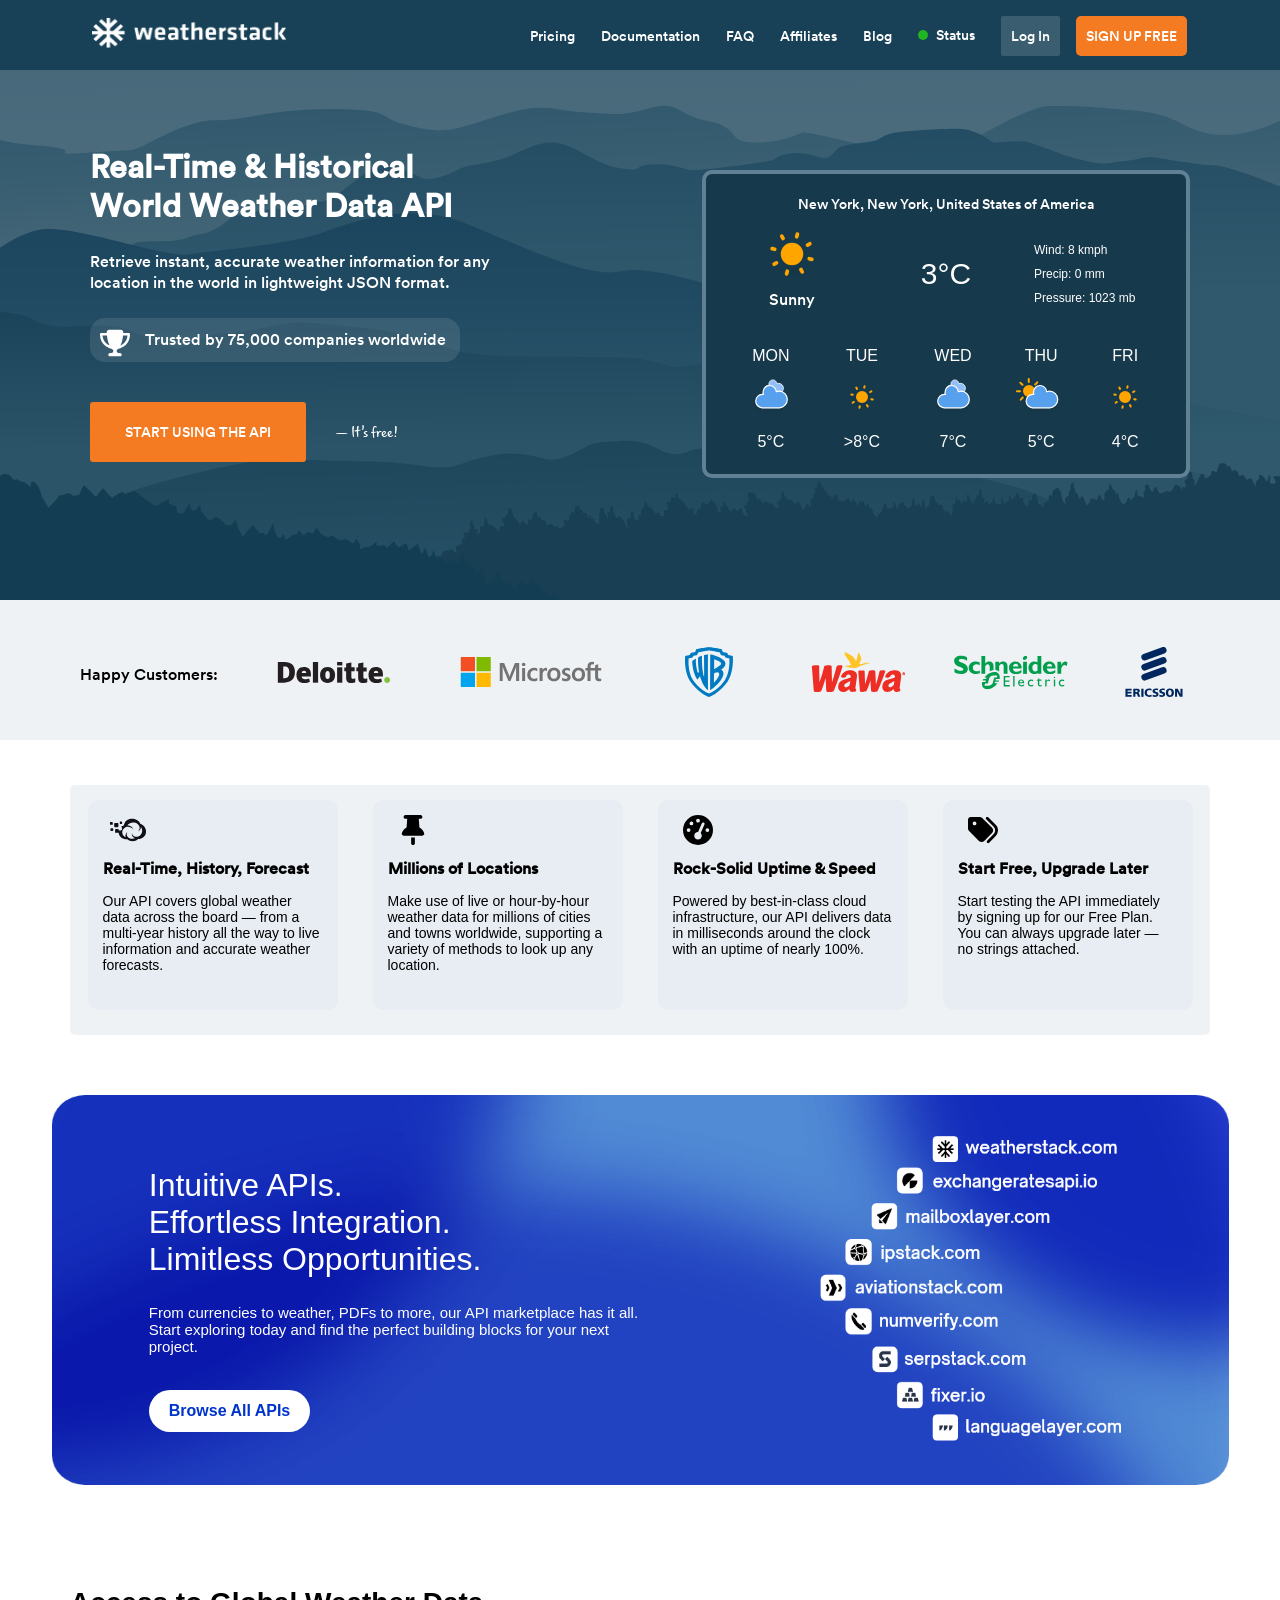
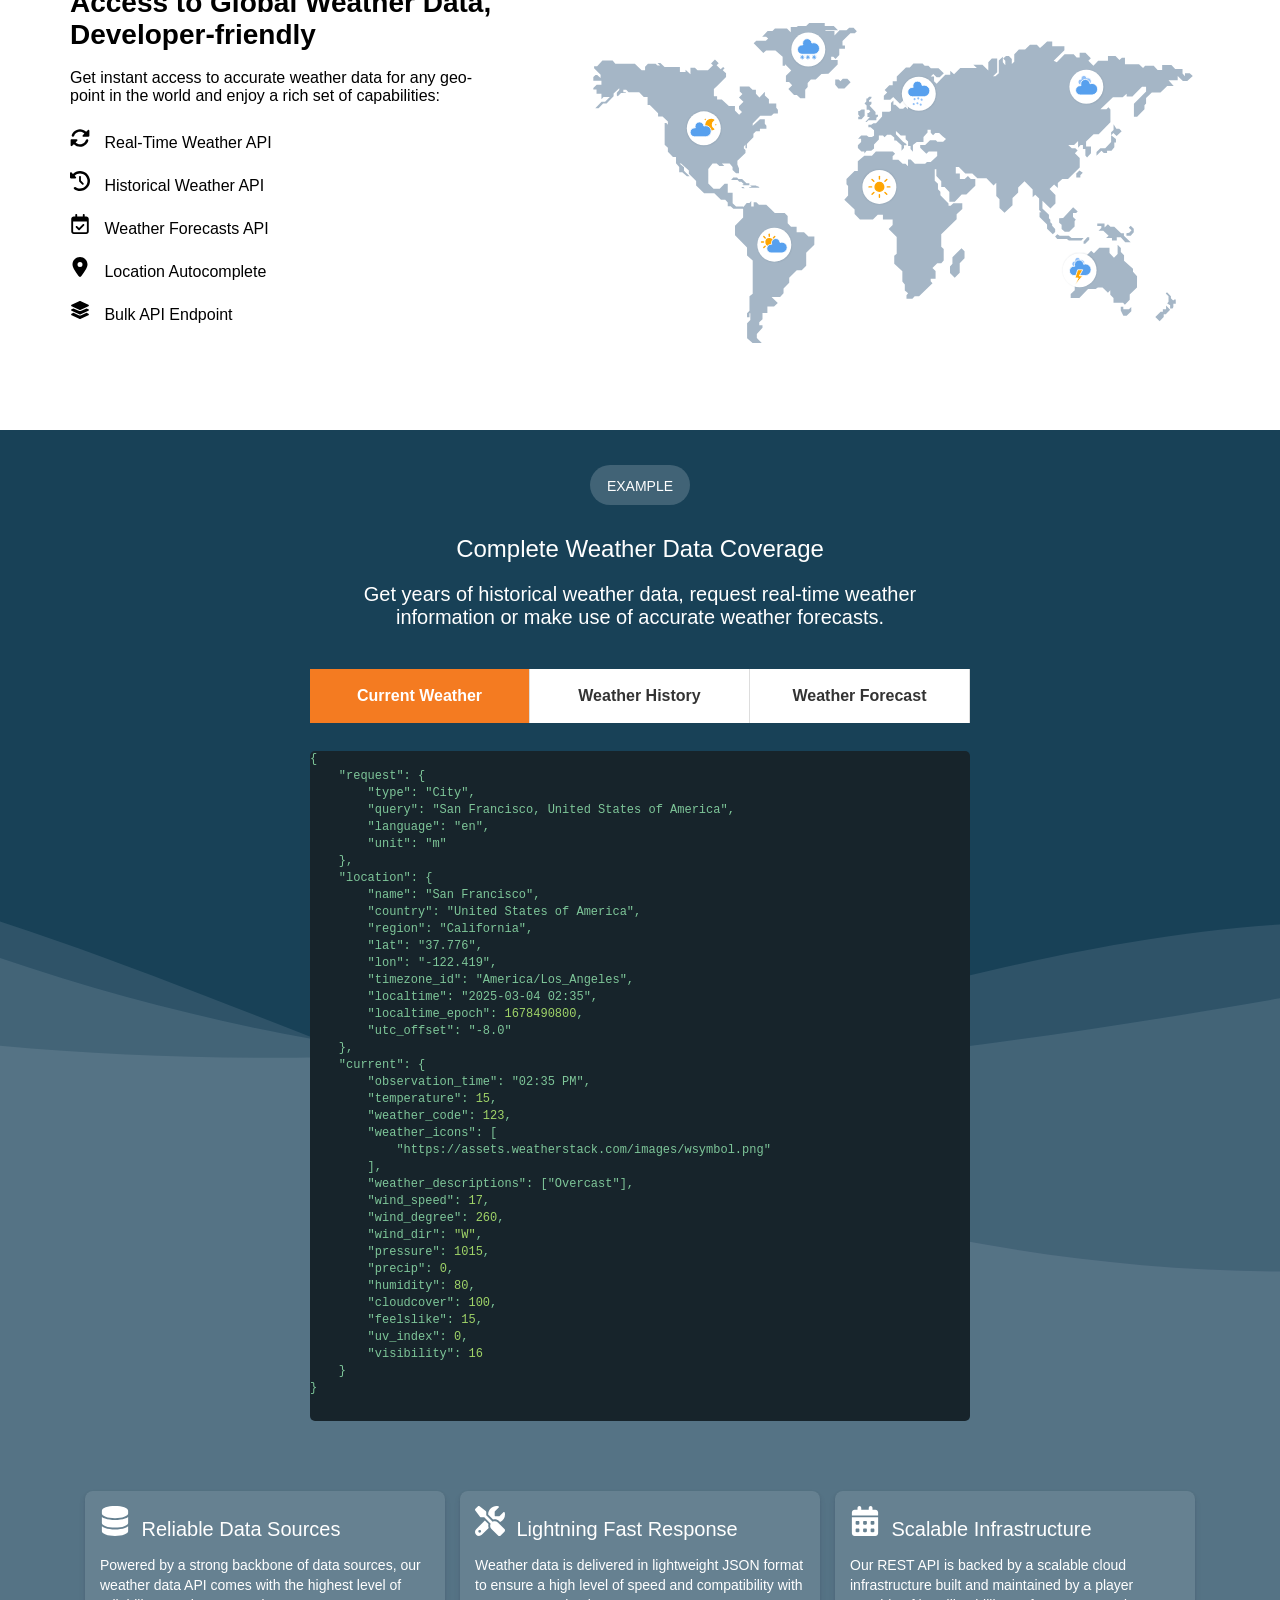
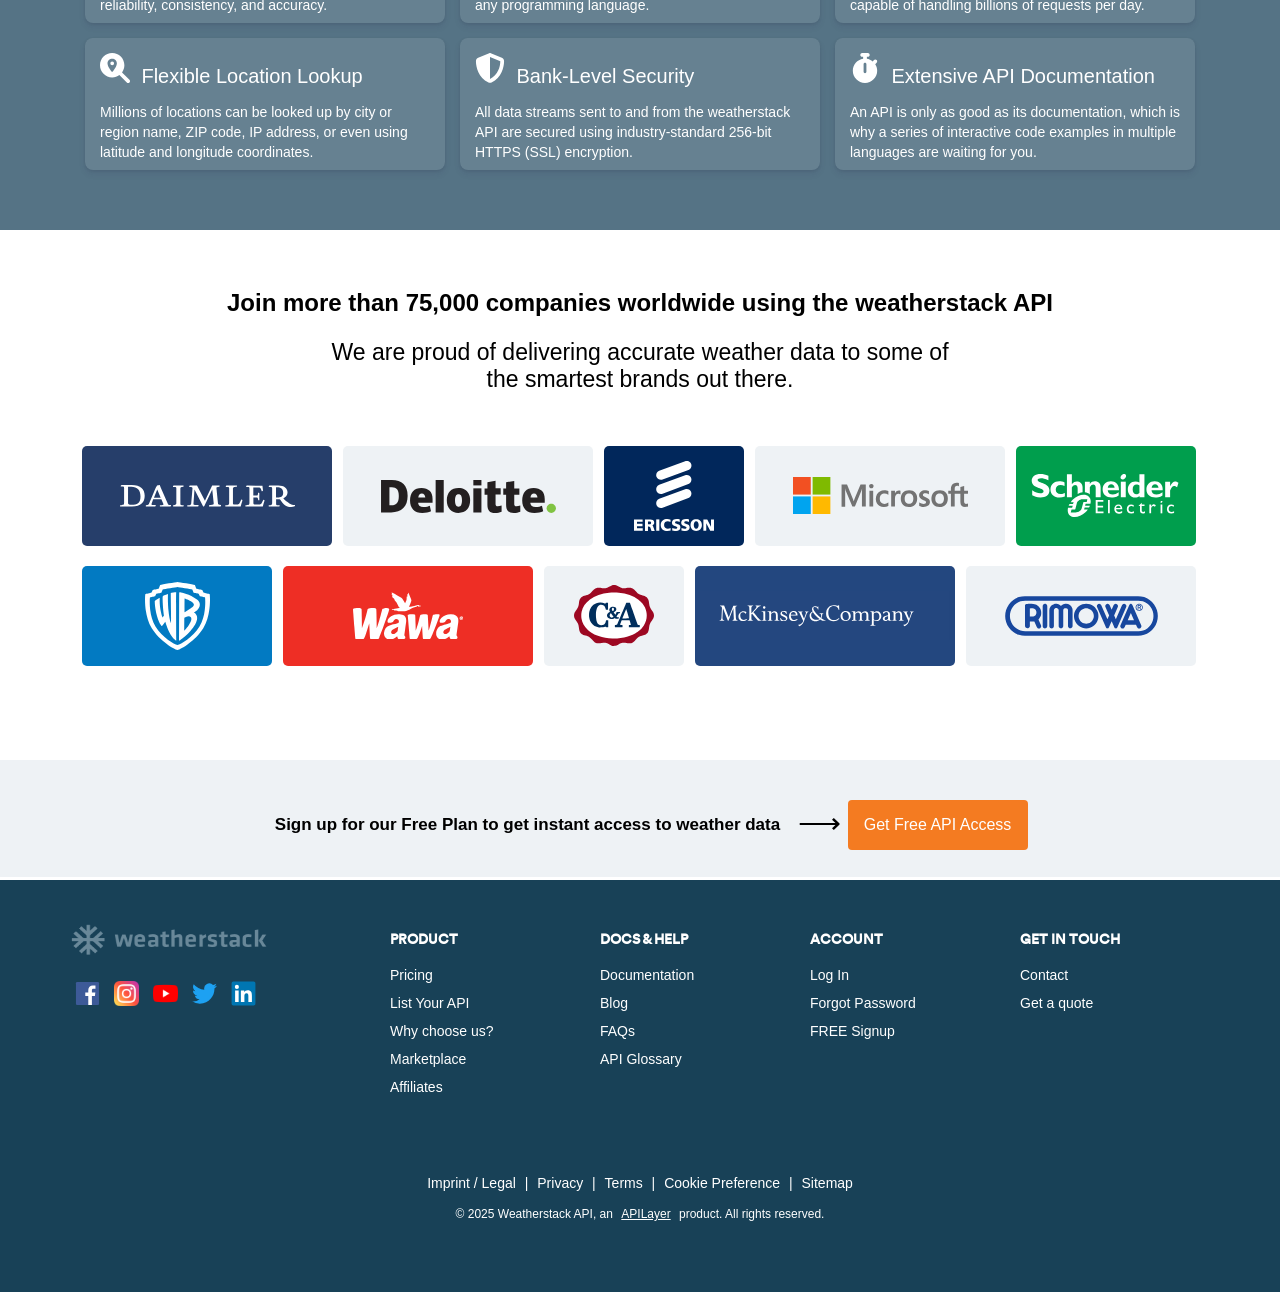
==== index.html @ c7141b40 "Add files via upload" ====
<!DOCTYPE html>
<html lang="en">
<head>
    <meta charset="UTF-8">
    <meta name="viewport" content="width=device-width, initial-scale=1.0">
    <title>weatherstack clone</title>
    <link rel="stylesheet" href="./style/header.css">
    <link rel="stylesheet" href="./style/section-1.css">
    <link rel="stylesheet" href="./style/general.css">
    <link rel="stylesheet" href="./style/section-2&3.css">
    <link rel="stylesheet" href="./style/section-4.css">
    <link rel="stylesheet" href="./style/section_5.css">
    <link rel="stylesheet" href="./style/section-6.css">
    <link rel="stylesheet" href="./style/section-7.css">
    <link rel="stylesheet" href="./style/footer.css">
</head>
<body>
    <header>
        <div class="header-container">
            <div>
                <a href="./index.html"><img class="head-Website-Logo" src="./image/weatherstack_logo_white.png" alt="Website Logo"></a>
            </div>
            <ul class="header_nav">
                <li><a href="./pricingPage.html">Pricing</a></li>
                <li><a href="https://weatherstack.com/documentation">Documentation</a></li>
                <li><a href="https://weatherstack.com/faq">FAQ</a></li>
                <li><a href="https://affiliate.weatherstack.com/">Affiliates</a></li>
                <li><a href="https://blog.weatherstack.com/">Blog</a></li>
                <li><div class="section-1-status">
                    <div class="section-1-status-dot"></div>
                    <a href="https://status.weatherstack.com/">Status</a>
                    </div></li>
                <li><a href="https://weatherstack.com/login" class="section-1-button-login">Log In</a></li>
                <li><a href="https://weatherstack.com/signup/free"  class="section-1-buttons-signup">SIGN UP FREE</a></li>
            </ul>
        </div>
   </header>

    <main>
        <section class="section-1">
         <div class="section-1-content-container">
            <div class="section-1-content">
                <div class="info">
                    <h2>Real-Time & Historical World Weather Data API</h2>
                    <p>Retrieve instant, accurate weather information for any location in the world in lightweight JSON format.</p>
                    <div class="number_customers">
                        <img class="trophy-icon" src="./image/icon/trophy-solid.svg" alt="trophy-icon">
                        <p class="number_customers_text">Trusted by 75,000 companies worldwide</p>
                    </div>
                    <div>
                        <a title="Create a free weather data API account" href="https://weatherstack.com/signup/free" class="section-1-button">START USING THE API</a>
                        <span class="friendly">— It’s free!</span>
                    </div>
                </div>

                <div class="weather_animated">
                    <div class="location">New York, New York, United States of America</div>
                    <div class="current_weather">
                        <div class="current-container">
                            <div class="current_icon"><img src="./image/weather_icon_full_sun.svg" alt=""></div>
                            <div class="current_weather_discription">Sunny</div>
                        </div>
                        <div >
                            <div class="current_temperature">3°C</div>
                        </div>
                        <div class="current_discription">
                            <div class="current_wind_speed">Wind: 8 kmph</div>
                            <div class="current_precip">Precip: 0 mm</div>
                            <div class="current_pressure">Pressure: 1023 mb</div>
                        </div>
                    </div>

                    <div class="section-1-forecast">
                        <div class="section-1-day">MON<img class="forecast-icon" src="./image/icon/weather_icon_full_clouds.svg" alt=" ">5°C</div>
                        <div class="section-1-day">TUE<img class="forecast-icon" src="./image/icon/weather_icon_full_sun.svg" alt=" ">>8°C</div>
                        <div class="section-1-day">WED<img class="forecast-icon" src="./image/icon/weather_icon_full_clouds.svg" alt=" ">7°C</div>
                        <div class="section-1-day">THU<img class="forecast-icon" src="./image/icon/weather_icon_partly_cloudy.svg" alt=" ">5°C</div>
                        <div class="section-1-day">FRI<img class="forecast-icon" src="./image/icon/weather_icon_full_sun.svg" alt=" ">4°C</div>
                    </div>
                </div>
            </div>
        </div>
    </section>

       <section class="section-2">
            <div class="customer-container">
                <ul class="customers">
                    <li class="customer-word">Happy Customers:</li>
                    <li><img class="section-2-deloitte" src="./image/client_deloitte.svg" alt="Deloitte"></li>  
                    <li><img class="section-2-microsoft" src="./image/client_microsoft.svg" alt="Microsoft"></li>
                    <li><img class="section-2-warnerbros" src="./image/client_warnerbros.svg" alt="Warner Bros"></li>
                    <li><img class="section-2-wawa" src="./image/client_wawa.svg" alt="Wawa"></li>
                    <li><img class="section-2-schneider" src="./image/client_schneider.svg" alt="Schneider Electric"></li>
                    <li><img class="section-2-ericsson" src="./image/client_ericsson_2.svg" alt="Ericsson"></li>
                </ul>
            </div>
        </section>

            <section class="section-3">
                    <div class="section-3-features">
                        <div class="section-3-feature-card">
                            <span class="section-3-icon">
                                <img class="cloud-icon" src="./image/icon/cloudversify-brands.svg" alt="cloud icon">
                            </span>
                            <h4>Real-Time, History, Forecast</h4>
                            <p>Our API covers global weather data across the board — from a multi-year history all the way to live information and accurate weather forecasts.</p>
                        </div>
                        <div class="section-3-feature-card">
                            <span class="section-3-icon"><img class="cloud-icon" src="./image/icon/thumbtack-solid.svg" alt="cloud icon"></span>
                            <h4>Millions of Locations</h4>
                            <p>Make use of live or hour-by-hour weather data for millions of cities and towns worldwide, supporting a variety of methods to look up any location.</p>
                        </div>
                        <div class="section-3-feature-card">
                            <span class="section-3-icon"><img class="cloud-icon" src="./image/icon/gauge-high-solid.svg" alt="cloud icon"></span>
                            <h4>Rock-Solid Uptime & Speed</h4>
                            <p>Powered by best-in-class cloud infrastructure, our API delivers data in milliseconds around the clock with an uptime of nearly 100%.</p>
                        </div>
                        <div class="section-3-feature-card">
                            <span class="section-3-icon"><img class="cloud-icon" src="./image/icon/tags-solid.svg" alt="cloud icon"></span>
                            <h4>Start Free, Upgrade Later</h4>
                            <p>Start testing the API immediately by signing up for our Free Plan. You can always upgrade later — no strings attached.</p>
                        </div>
                    </div>
                </div>
        </section>
    
        <section class="section-4">
            <div class="section-4-container">
                <div class="section-4-content">
                    <h2>Intuitive APIs.<br>Effortless Integration.<br>Limitless Opportunities.</h2>
                    <p>From currencies to weather, PDFs to more, our API marketplace has it all.
                       Start exploring today and find the perfect building blocks for your next project.</p>
                    <a href="https://apilayer.com/?utm_source=weatherstackBanner&utm_medium=Referral" target="_blank" class="section-4-button">Browse All APIs</a>
                </div>
                <div class="new_logo"><img src="./image/new-logo.png" alt="new logo of the page"></div>
            </div>
        </section>

        <section class="section-5">
            <div class="section-5-container">
                <div class="text-section">
                    <h4>Access to Global Weather Data, <br> Developer-friendly</h4>
                    <p>Get instant access to accurate weather data for any geo-point in the world and enjoy a rich set of capabilities:</p>
                    <ul class="section-5-features">
                        <li><img src="./image/icon/rotate-solid.svg" alt="Real-Time Weather API"> Real-Time Weather API</li>
                        <li><img src="./image/icon/clock-rotate-left-solid.svg" alt="Historical Weather API"> Historical Weather API</li>
                        <li><img src="./image/icon/calendar-check-regular.svg" alt="Weather Forecasts API"> Weather Forecasts API</li>
                        <li><img src="./image/icon/location-dot-solid.svg" alt="Location Autocomplete"> Location Autocomplete</li>
                        <li><img src="./image/icon/layer-group-solid.svg"> Bulk API Endpoint</li>
                    </ul>
                </div>
                <div class="world_map_section">
                    <img class="world_map" src="./image/world_map_vector.svg" alt="World Map">
                </div>
            </div>
        </section>

    <section class="section-6">
        <div class="section-6-big-container"> 
            <div class="section-6-container">
                <div class="section-6-button-container">
                    <button class="section-6-example_button">EXAMPLE</button>
                </div>
                <div class="section-6-header">Complete Weather Data Coverage</div>
                <div class="section-6-sub-header">Get years of historical weather data, request real-time weather <br>information or make use of accurate weather forecasts.</div>
            
                <ul class="section-6-tabs">
                    <li><a href="#current" class="tab active">Current Weather</a></li>
                    <li><a href="#history" class="tab">Weather History</a></li>
                    <li><a href="#forecast" class="tab">Weather Forecast</a></li>
                </ul>  
            
                <div class="section-6-code-block">
<pre>{
    "request": {
        "type": "City",
        "query": "San Francisco, United States of America",
        "language": "en",
        "unit": "m"
    },
    "location": {
        "name": "San Francisco",
        "country": "United States of America",
        "region": "California",
        "lat": "37.776",
        "lon": "-122.419",
        "timezone_id": "America/Los_Angeles",
        "localtime": "2025-03-04 02:35",
        "localtime_epoch": <span class="pre-text">1678490800</span>,
        "utc_offset": "-8.0"
    },
    "current": {
        "observation_time": "02:35 PM",
        "temperature": <span class="pre-text">15</span>,
        "weather_code": <span class="pre-text">123</span>,
        "weather_icons": [
            "https://assets.weatherstack.com/images/wsymbol.png"
        ],
        "weather_descriptions": ["Overcast"],
        "wind_speed": <span class="pre-text">17</span>,
        "wind_degree": <span class="pre-text">260</span>,
        "wind_dir": <span class="pre-text">"W"</span>,
        "pressure": <span class="pre-text">1015</span>,
        "precip": <span class="pre-text">0</span>,
        "humidity": <span class="pre-text">80</span>,
        "cloudcover": <span class="pre-text">100</span>,
        "feelslike": <span class="pre-text">15</span>,
        "uv_index": <span class="pre-text">0</span>,
        "visibility": <span class="pre-text">16</span>
    }
}                      
                </pre>
                </div>
            </div>
            <div class="section-6-feature-container">
            <div class="section-6-feature">
                <div class="section-6-feature-card">
                    <span><img src="./image/icon/pricing/10-1.svg" alt=" "></span>
                    <b>Reliable Data Sources</b>
                    <p>Powered by a strong backbone of data sources, our weather data API comes with the highest level of reliability, consistency, and accuracy.</p>
                </div>
                <div class="section-6-feature-card">
                    <span><img src="./image/icon/pricing/11-1.svg" alt=" "></span>
                    <b>Lightning Fast Response</b>
                    <p>Weather data is delivered in lightweight JSON format to ensure a high level of speed and compatibility with any programming language.</p>
                </div>
                <div class="section-6-feature-card">
                    <span><img src="./image/icon/pricing/5-1.svg" alt=" "></span>
                    <b>Scalable Infrastructure</b>
                    <p>Our REST API is backed by a scalable cloud infrastructure built and maintained by a player capable of handling billions of requests per day.</p>
                </div>
                <div class="section-6-feature-card">
                    <span><img src="./image/icon/pricing/3-1.svg" alt=" "></span>
                    <b>Flexible Location Lookup</b>
                    <p>Millions of locations can be looked up by city or region name, ZIP code, IP address, or even using latitude and longitude coordinates.</p>
                </div>
                <div class="section-6-feature-card">
                    <span><img src="./image/icon/pricing/4-1.svg" alt=" "></span>
                    <b>Bank-Level Security</b>
                    <p>All data streams sent to and from the weatherstack API are secured using industry-standard 256-bit HTTPS (SSL) encryption.</p>
                </div>
                <div class="section-6-feature-card">
                    <span><img src="./image/icon/pricing/6-1.svg" alt=" "></span>
                    <b>Extensive API Documentation</b>
                    <p>An API is only as good as its documentation, which is why a series of interactive code examples in multiple languages are waiting for you.</p>
                </div>
            </div>
        </div>
        </div> 
    </section>

    <section class="section-7">
        <div class="section-7-container">
            <h2>Join more than 75,000 companies worldwide using the weatherstack API</h2>
            <p>We are proud of delivering accurate weather data to some of <br>the smartest brands out there.</p>
        
            <ul class="section-7-logos">
                <li class="daimler"></li>
                <li class="deloitte"></li>
                <li class="ericsson"></li>
                <li class="microsoft"></li>
                <li class="schneider"></li>
                <li class="warnerbros"></li>
                <li class="wawa"></li>
                <li class="canda"></li>
                <li class="mckinsey"></li>
                <li class="rimowa"></li>
            </ul>
        </div>
        <div class="section-7-signup-container">
            <div class="section-7-signup">
                <div class="section-7-signup-text">Sign up for our Free Plan to get instant access to weather data </div>
                <div class="section-7-arrow">&longrightarrow;</div>
                <div><a href="https://weatherstack.com/signup/free" class="section-7-button">Get Free API Access</a></div>
            </div>

        </div>
    </section>
</main>

    <footer class="footer">
        <div class="footer-container">
            <div class="footer-logo">
                <div><a href="./index.html"><img class="footer-Website-Logo" src="./image/weatherstack_logo_footer.png" alt="Website Logo"></a>
                </div>
                <div class="social-icons">
                    <a href="https://www.facebook.com/APILayer/" target="_blank"><img src="./image/facebook-original.svg" alt="Facebook"></a>
                    <a href="https://www.instagram.com/apilayer/" target="_blank"><img src="./image/instagram.png" alt="Instagram"></a>
                    <a href="https://www.youtube.com/channel/UCwDncja3klyMhkKXWV1zoNQ" target="_blank"><img src="./image/youtube.png" alt="YouTube"></a>
                    <a href="https://x.com/apilayer/" target="_blank"><img src="./image/twitter-original.svg" alt="Twitter"></a>
                    <a href="https://www.linkedin.com/authwall?trk=ripf&trkInfo=AQESw3_dz9mOEAAAAYMMykyAXLrKWTKL3Q6geO69ZLgKpP17rEgX7iUGjaigeEGynL1Rie-9w6to3tGsRihPBx-uPO7pGgRqEJ4FblxJDHlbg_VON-P_QB1Wzu_fRjrA8auiqyg=&original_referer=https://apilayer.com/&sessionRedirect=https%3A%2F%2Fwww.linkedin.com%2Fcompany%2Fapilayer%2F" target="_blank"><img src="./image/linkedin-original.svg" alt="LinkedIn"></a>
                </div>
            </div>

            <div class="footer-links">
                <div class="footer-column">
                    <h4>PRODUCT</h4>
                    <a href="#">Pricing</a>
                    <a href="#">List Your API</a>
                    <a href="#">Why choose us?</a>
                    <a href="#">Marketplace</a>
                    <a href="#">Affiliates</a>
                </div>
                <div class="footer-column">
                    <h4>DOCS & HELP</h4>
                    <a href="#">Documentation</a>
                    <a href="#">Blog</a>
                    <a href="#">FAQs</a>
                    <a href="#">API Glossary</a>
                </div>
                <div class="footer-column">
                    <h4>ACCOUNT</h4>
                    <a href="#">Log In</a>
                    <a href="#">Forgot Password</a>
                    <a href="#">FREE Signup</a>
                </div>
                <div class="footer-column">
                    <h4>GET IN TOUCH</h4>
                    <a href="#">Contact</a>
                    <a href="#">Get a quote</a>
                </div>
            </div>
        </div>

        <div class="footer-bottom">
            <a href="https://www.ideracorp.com/legal/APILayer" target="_blank">Imprint / Legal</a> |
            <a href="https://www.ideracorp.com/Legal/PrivacyPolicy" target="_blank">Privacy</a> | 
            <a href="https://www.ideracorp.com/legal/APILayer#tabs-2" target="_blank">Terms</a> |
            <a href="https://www.ideracorp.com/en/legal/privacypolicy" target="_blank">Cookie Preference</a> |
            <a href="https://weatherstack.com/sitemap.php">Sitemap</a>
            <br><br>
            <div class="last-p">© 2025 Weatherstack API, an <a href="https://apilayer.com/"><u>APILayer</u></a> product. All rights reserved.</div>
        </div>
    </footer>

</body>
</html>
---- style/header.css ----
header {
    display: flex;
    justify-content: center;
    align-items: center;
    background-color: rgba(24, 65, 87);
    z-index: 1000;
    height: 70px;
    width: 100%;
    position: fixed;
    top: 0;
}

.header-container{
    height: 70px; 
    width: 1140px;
    display: flex;
    justify-content: space-between;
    align-items: center;
}

.head-Website-Logo {
    margin-left: 20px;
    height: 32px;
    width: 197px;   
}

.header_nav {
    height:50px;
    width: 700px; 
    display: flex;
    align-items: center;
    justify-content: right;
    margin-right: 10px;
}


.header_nav li{
    list-style: none;
    margin: 13px;
}

.header_nav a {
    color: white;
    text-decoration: none;
    font-size: 14px;
}
.header_nav a:hover{
    text-decoration: underline;
}
.section-1-status {
    display: flex;
    align-items: center;
    color: white;
    font-size: 14px;
    
}
.section-1-status-dot {
    width: 10px;
    height: 10px;
    background-color: rgb(34, 181, 34);
    border-radius: 50%;
    margin-right:8px;
}

.section-1-button-login, .section-1-buttons-signup {
    padding: 10px 10px;
    border: none;
    cursor: pointer;
    font-size: 13px;
}

.section-1-button-login {
    height: 35px;
    width: 60px;
    background-color: rgba(255, 255, 255, .15);
    color: white;
    border-radius: 2px;
    
}
.section-1-buttons-signup {
    background-color: #f47b21;
    color: white;
    border-radius: 5px;
    height: 35px;
    margin-left:-10px;
}
---- style/section-1.css ----
.section-1{
    display: flex;
    justify-content: center;
    width: 100%;
    height: 600px;
    background-image: url('../image/mountains.svg');
    background-position: left;
    background-color: rgba(24, 65, 87);
    background-size: cover;
    background-repeat: no-repeat; 
}


.section-1-content-container{
    display: flex;
    justify-content: space-between;
    width: 1140px;
    margin-top:100px;

}

.section-1-content {
    height: 500px;
    width: 1140px;
    color: white;
    display: flex;
    justify-content: space-between;
    padding: 20px;
}
.info{
    height:400px;
    width: 400px;
}
h2 {
    font-size: 32px;
}
.section-1-content .info p{
    font-size: 16px;
    margin-bottom: 25px;
}


.number_customers{
    height: 44px;
    width: 370px;
    border: none;
    background-color: rgba(255, 255, 255, .1);
    border-radius: 15px;
    text-align: center;
    line-height: 44px ;
    font-size: 25px;
    margin-bottom: 10px;
    display: flex;
    justify-content: center;
}
.trophy-icon{
    margin-left: 10px;
    margin-top: 10px;
    height: 30px;
    width: 30px;
}
.number_customers_text{
    height:44px;
    width: 330px;
    margin-top: 0px;
}

.section-1-button {
    display: inline-block;
    background: #f47b21;
    color: white;
    padding: 20px 35px;
    text-decoration: none;
    border-radius: 3px;
    margin-top: 30px;
    margin-right: 25px;
    font-size: 14px;
}
.section-1-button:hover{
    text-decoration: underline;
}

.weather_animated {
    margin-top: 50px;
    height: 260px;
    width: 440px;
    padding: 20px;
    background:rgb(22, 57, 76);
    border: 4px solid rgb(96, 128, 148);
    border-radius: 10px;
    color:white;
}
.weather_animated .location{
    width: 100%;
    font-size: 14px;
    text-align: center;

}
.current_weather{
    height: 120px;
    width: 100%;
    display: flex;
    justify-content: space-between;

}
.current-container{
    height: 120px;
    width: 30%;
    display: flex;
    flex-direction: column;
    align-items: center;
    margin-top: -20px;
}

.current_icon img{
    height: 120px;
}
.current_weather_discription{
    height:30px;
    width: 60px;
    margin-top: -30px;
    text-align: center;
}

.current_temperature{
    font-family: Arial, Helvetica, sans-serif;
    height: 120px;
    width: 30%;
    font-size: 30px;
    line-height: 120px;
}

.current_discription{
    font-family: Arial, Helvetica, sans-serif;
    font-size: 12px;
    height: 120px;
    width: 30%;
    display: flex;
    flex-direction: column;
    justify-content: center;
    gap: 10px;
}
.section-1-forecast {
    font-family: Arial, Helvetica, sans-serif;
    height: 100px;
    width: 100%;
    display: flex;
    justify-content: space-around;
    align-items: center;
    margin-top: 15px;
}
.section-1-day {
    text-align: center;
}
---- style/general.css ----
@font-face {
    font-family: 'FriendlyFont';
    src: url('../font/FriendlyFont.woff') format('woff');
    font-weight: normal;
    font-style: normal;
}

@font-face {
    font-family: 'PromoBold';
    src: url('../font/Promo-Bold.woff') format('woff');
    font-weight: 700;
    font-style: normal;
}

@font-face {
    font-family: 'PromoMedium';
    src: url('../font/Promo-Med.woff') format('woff');
    font-weight: 400;
    font-style: normal;
}
body{
    padding: 0;
    margin: 0;
    font-family: 'PromoMedium', sans-serif;
    height:4200px;
}
.friendly{
    font-family: 'FriendlyFont', sans-serif;
}
---- style/section-2&3.css ----
.section-2{
    display: flex;
    justify-content: center;
    background-color:rgb(239, 242, 245);
    width: 100%;
    height: 140px;
    
}

.customer-container {
    display: flex;
    justify-content: space-between;
    align-items: center;
    height: 140px;
    width: 1140px; 
}

.customers {
    width: 1140px;
    height: 140px;
    margin-top: 25px;
    list-style: none;
    display: flex;
    justify-content:space-between;
    align-items: center;
}

.customer-word{
    display: inline-block;
    width: 150px;
    margin-left: -30px;
}

.section-2-deloitte{
    height: 21px;
    width: 150px;
}
.section-2-microsoft{
    height: 30px;
    width: 186px;
}
.section-2-warnerbros{
    height: 50px;
    width: 110px;
}
.section-2-wawa{
    width: 131px;
    height: 40px;
}
.section-2-schneider{
    height: 35px;
}
.section-2-ericsson{
    width: 112px;
    height: 50px;
}

.section-3{
    height: 250px;
    width: 100%;
    display: flex;
    justify-content: center;
    margin-top: 25px;
}

.section-3-features {
    height:250px;
    width: 1140px;
    display: flex;
    justify-content: space-around;
    align-items: center;
    margin-top: 20px;
    border: none;
    border-radius: 5px;
    background-color:rgb(239, 242, 245);
}

.section-3-feature-card {
    border-top: 30px;
    height: 180px;
    background-color: rgb(232, 237, 243);
    padding: 15px;
    border-radius: 10px;
    width: 220px;
    text-align: left;
}
.section-3-feature-card h4{
    font-size: 18xp;
}
.section-3-feature-card {
    display: block;
    margin-bottom: 10px;
}

.section-3-feature-card h4 {
    margin-bottom: 8px;
    margin-top: 8px;
}
.section-3-feature-card p {
    font-weight: 400;
    font-size: 14px;
    font-family:'Lucida Sans', 'Lucida Sans Regular', 'Lucida Grande', 'Lucida Sans Unicode', Geneva, Verdana, sans-serif;
}
.cloud-icon{
    height:30px;
    width: 50px;
}
---- style/section-4.css ----
.section-4 {
    color: white;
    width: 100%;
    height: 500px;
    font-family:Arial, Helvetica, sans-serif;
    display: flex;
    justify-content: center;
}
.section-4-container {
    background-image: url(../image/new-bg.png);
    background-size: 100% 100%;
    background-repeat: cover; 
    display: flex;
    justify-content: space-around;
    align-items: center;
    padding: 50px;
    border-radius: 50px;
    width: 1140px;
    height: 370px;
    margin-top: 40px;

}

.section-4-content {
    height:300px;
    width: 500px;
}

.section-4-content h2 {
    font-size: 32px;
    font-weight: 400;
}

.section-4-content p {
    margin-top: 15px;
    font-size: 15px;
}

.section-4-button {
    display: inline-block;
    margin-top: 20px;
    padding: 12px 20px;
    background: white;
    color: #0033cc;
    text-decoration: none;
    font-weight: bold;
    border-radius: 25px;
}
.new_logo img{
    height: 325px;
    width: 325px;
}
---- style/section_5.css ----
.section-5 {
    font-family: Arial, sans-serif;
    display: flex;
    justify-content: center;
    height: 440px;
    width: 100%;
    margin-top: 35px;
    }

.section-5-container {
    height: 440px;
    width: 1040px;
    display: flex;
    justify-content: space-between;
    margin-left: -100px;
    }

.text-section ul{
    height: 195px;
    width: 440px;
    display: flex;
    flex-direction: column;
    align-items:flex-start;
    list-style: none;
    margin-left: -55px;
    }

    .text-section h4 {
        font-size: 28px;
        margin-bottom: 18px;
    }

    .text-section p {
        font-size: 16px;
    }

    .section-5-features li {
        font-size: 16px;
        line-height: 43px;
        margin-left: 15px;
    }

    .section-5-features li img {
        width: 20px;
        height: 20px;
        margin-right: 10px;
    }

    .world_map {
        width: 635px;
        height: 347px;
        margin-left: 80px;
        margin-top: 60px;
    }
---- style/section-6.css ----
.section-6 {
    width: 100%;
    height: 1400px;
    font-family: Arial, sans-serif;
    background-color: rgba(24, 65, 87, 1); 
    background-image: url('../image/bg_waves_4.svg');
    background-size: cover;
    background-repeat: no-repeat;
    display: flex;
    justify-content: center;
    color: white;
    text-align: center;
    margin-top: 40px;
}

.section-6-big-container {
    width: 1140px;
    height: 1400px;
    margin: auto;
    display: flex;
    flex-direction: column; 
    justify-content:space-between;
    align-items: center;
}

.section-6-container {
    width: 660px;
    height: 731px;
    border-radius: 8px;
}
.section-6-button-container {
    display: flex;
    justify-content: center; 
    align-items: center; 
    height: 50px;
    margin-top: 30px;
    margin-bottom: 25px;
}

.section-6-example_button {
    height: 40px;
    width: 100px;
    color: white;
    border: none;
    border-radius: 40px;
    background-color: rgb(65, 99, 118);
    text-align: center;
    line-height: 40px;
    font-size: 14px;
}

.section-6-header {
    font-size: 24px;
    font-weight: 500;
    margin-bottom: 20px;
}

.section-6-sub-header {
    font-size: 20px;
    color: white;
    font-weight: 500;
    margin-bottom: 40px;
}


.section-6-tabs {
    list-style: none;
    display: flex;
    justify-content: space-between;
    width: 660px;
    padding: 0;
    background-color: #ffffff;
    border-radius: 8px; 
    margin-bottom: 28px;
    border: none;

}

.section-6-tabs li {
    flex: 1; 
}

.section-6-tabs a {
    display: block;
    text-align: center;
    padding: 18px 20px;
    text-decoration: none;
    color: #333; 
    font-weight: bold;
    background-color: white; 
    border-right: 1px solid #ddd; 
}

.section-6-tabs a:link {
   
}
.section-6-tabs a:visited {
   
}
.section-6-tabs a:hover {
    text-decoration: underline;
}
.section-6-tabs a:active {
    background-color: #E87E24; 
    color: white;
}

.section-6-tabs .tab.active {
    background-color: #f47b21;
    color: white;
}

.section-6-code-block {
    text-align: left;
    background-color: rgb(23, 36, 43);
    border-radius: 5px;
    color: #7ec699;
    height: 670px;
    width: 660px;
    font-size: 12px;
    line-height: 17px;
}

.pre-text{
    color: #a0d468;

}

.section-6-feature-container{
    height:400px;
    width: 100%;
    display: flex;
    justify-content: center;
    align-content: center;
}

.section-6-feature {
    display: flex;
    flex-direction: row;
    justify-content: center;
    justify-content: center;
    flex-wrap: wrap;
    gap: 15px;
    margin-top: 20px;
    width: 1140px;
    margin: auto;
}

.section-6-feature-card {
    color: #fff;
    height:102px;
    width: 330px;
    background-color:rgba(255, 255, 255, .1);
    box-shadow: 0 4px 6px rgba(50, 50, 93, .11), 0 1px 3px rgba(0, 0, 0, .08);
    padding: 15px;
    border-radius: 8px;
    text-align: left;
    box-shadow:50, 50, 93, 0.11;
}

.section-6-feature-card img{
    height: 30px;
    width: 30px;
    margin-right: 7px;
}
.section-6-feature-card b {
    font-size: 20px;
    font-weight: 400;
    margin-top: 5px;
    margin-bottom: 5px;
}

.section-6-feature-card p {
    font-size: 14px;
    line-height: 20px;
}
---- style/section-7.css ----
.section-7 {
    height: 700px;
    width: 100%;
    display: flex;
    flex-direction: column;
    align-items: center;
    font-family: Arial, sans-serif;
    text-align: center;
    margin-top: -50px;
}

.section-7-container {
    height:600px;
    width: 1140px;
    display: flex;
    flex-direction: column;
    justify-content: center;
}

.section-7 h2 {
    font-size: 24px;
    font-weight: bold;
    text-align: center;
}

.section-7 p {
    font-size: 23px;
    font-weight: 300;
    text-align: center;
    margin-top: 2px;
}


.section-7-logos {
    list-style: none;
    display: flex;
    justify-content: left;
    flex-wrap: wrap;
    height: 229px;
    width: 1140px;
    gap:11px;
    margin-top: 30px;
    padding-left: 12px;
}

.section-7-logos li {
    background-repeat: no-repeat;
    background-position: center;  
    padding: 15px;
    border-radius: 5px;
    display: flex;
    height: 70px;
}

.daimler {
    width: 220px;
    background: #263e6a url(../image/client_white_daimler.svg);
    background-size: 175px; 
}

.deloitte {
    width: 220px;
    background: #eef2f5 url(../image/client_deloitte.svg);
    background-size: 175px;
}

.ericsson {
    width: 110px;
    background: #01275b url(../image/client_white_ericsson_2.svg);
    background-size: 80px;
}

.microsoft {
    width: 220px;
    background: #eef2f5 url(../image/client_microsoft.svg);
    background-size: 175px;
}

.schneider {
    width: 150px;
    background: #009e4d url(../image/client_white_schneider.svg);
    background-size: 150px;
}

.warnerbros {
    width: 160px;
    background: #027ac2 url(../image/client_white_warnerbros.svg);
    background-size: 65px;
}

.wawa {
    width: 220px;
    background: #ee2e25 url(../image/client_white_wawa.svg);
    background-size: 110px;  
}

.canda {
    width: 110px;
    background: #eef2f5 url(../image/client_canda.svg);
    background-size: 80px;}

.mckinsey {
    width: 230px;
    background: #23477f url(../image/client_mckinsey.svg);
    background-size: 250px;
    background-position-x: 10px;
}

.rimowa {
    width: 200px;
    background: #eef2f5 url(../image/client_rimowa.svg);
    background-size: 155px;
}

.section-7-signup-container{
    height: 117px;
    width: 100%;
    background: #eef2f5;
    display: flex;
    justify-content:center; 
    margin-top: -20px;  
}

.section-7-signup{
    height: 130px;
    width: 1140px;
    display: flex;
    justify-content:center;   
    align-items: center;
}
.section-7-signup-text{
    height: 50px;
    width: 550px;
    font-size: 17px;
    line-height: 50px;
    font-weight: 700;
}
.section-7-arrow {
    height: 70px;
    width: 30px;
    font-size: 30px;
    margin-top: 30px;
    margin-right: 20px;
    margin-left: -5px;
}

.section-7-button {
    display: block;
    background-color: #f47b21;
    color: white;
    border-radius: 4px;
    width: 180px;
    height: 50px;
    border: none;
    font-size: 16px;
    line-height: 50px;
    text-decoration: none;
    cursor: pointer;
}
.section-7-button:hover{
    text-decoration: underline;
}
---- style/footer.css ----
.footer {
    height:352px;
    background-color: rgb(24, 65, 87);
    color: white;
    padding: 30px 20px;
    text-align: center;
}

.footer-container {
    width: 1140px;
    margin: 0 auto;
    display: flex;
    flex-wrap: wrap;
    justify-content: space-between;
    align-items: center;
}

.footer-logo {
    margin-top: -80px;
    text-align: left;
}

.footer-Website-Logo{
    height:32px;
    width: 197px;
    margin-bottom: 10px;
    
}

.social-icons {
    margin-top: 10px;
}

.social-icons a {
    display: inline-block;
    margin: 0 5px;
}

.social-icons img {
    width: 25px;
    height: 25px;
}

.footer-links {
    height: 195px;
    width: 820px;
    display: flex;
    justify-content: space-between;
}

.footer-column {
    height: 196px;
    width: 190px;
    text-align: left;
}

.footer-column h4 {
    font-size: 14px;
    margin-bottom: 15px;
}

.footer-column a {
    display: block;
    color: white;
    text-decoration: none;
    font-family: Arial, Helvetica, sans-serif;
    font-size: 14px;
    font-weight: 300;
    margin-bottom: 5px;
    line-height: 23px;
}

.footer-column a:hover {
    text-decoration: underline;
}

.footer-bottom {
    margin-top: 70px;
    font-size: 14px;
    color: white;
    font-family: Arial, Helvetica, sans-serif;
    font-weight: 400;
}

.footer-bottom a {
    color:white;
    text-decoration: none;
    margin: 0 5px;
}

.footer-bottom a:hover {
    text-decoration: underline;
}
.last-p{
    font-size: 12px;
}
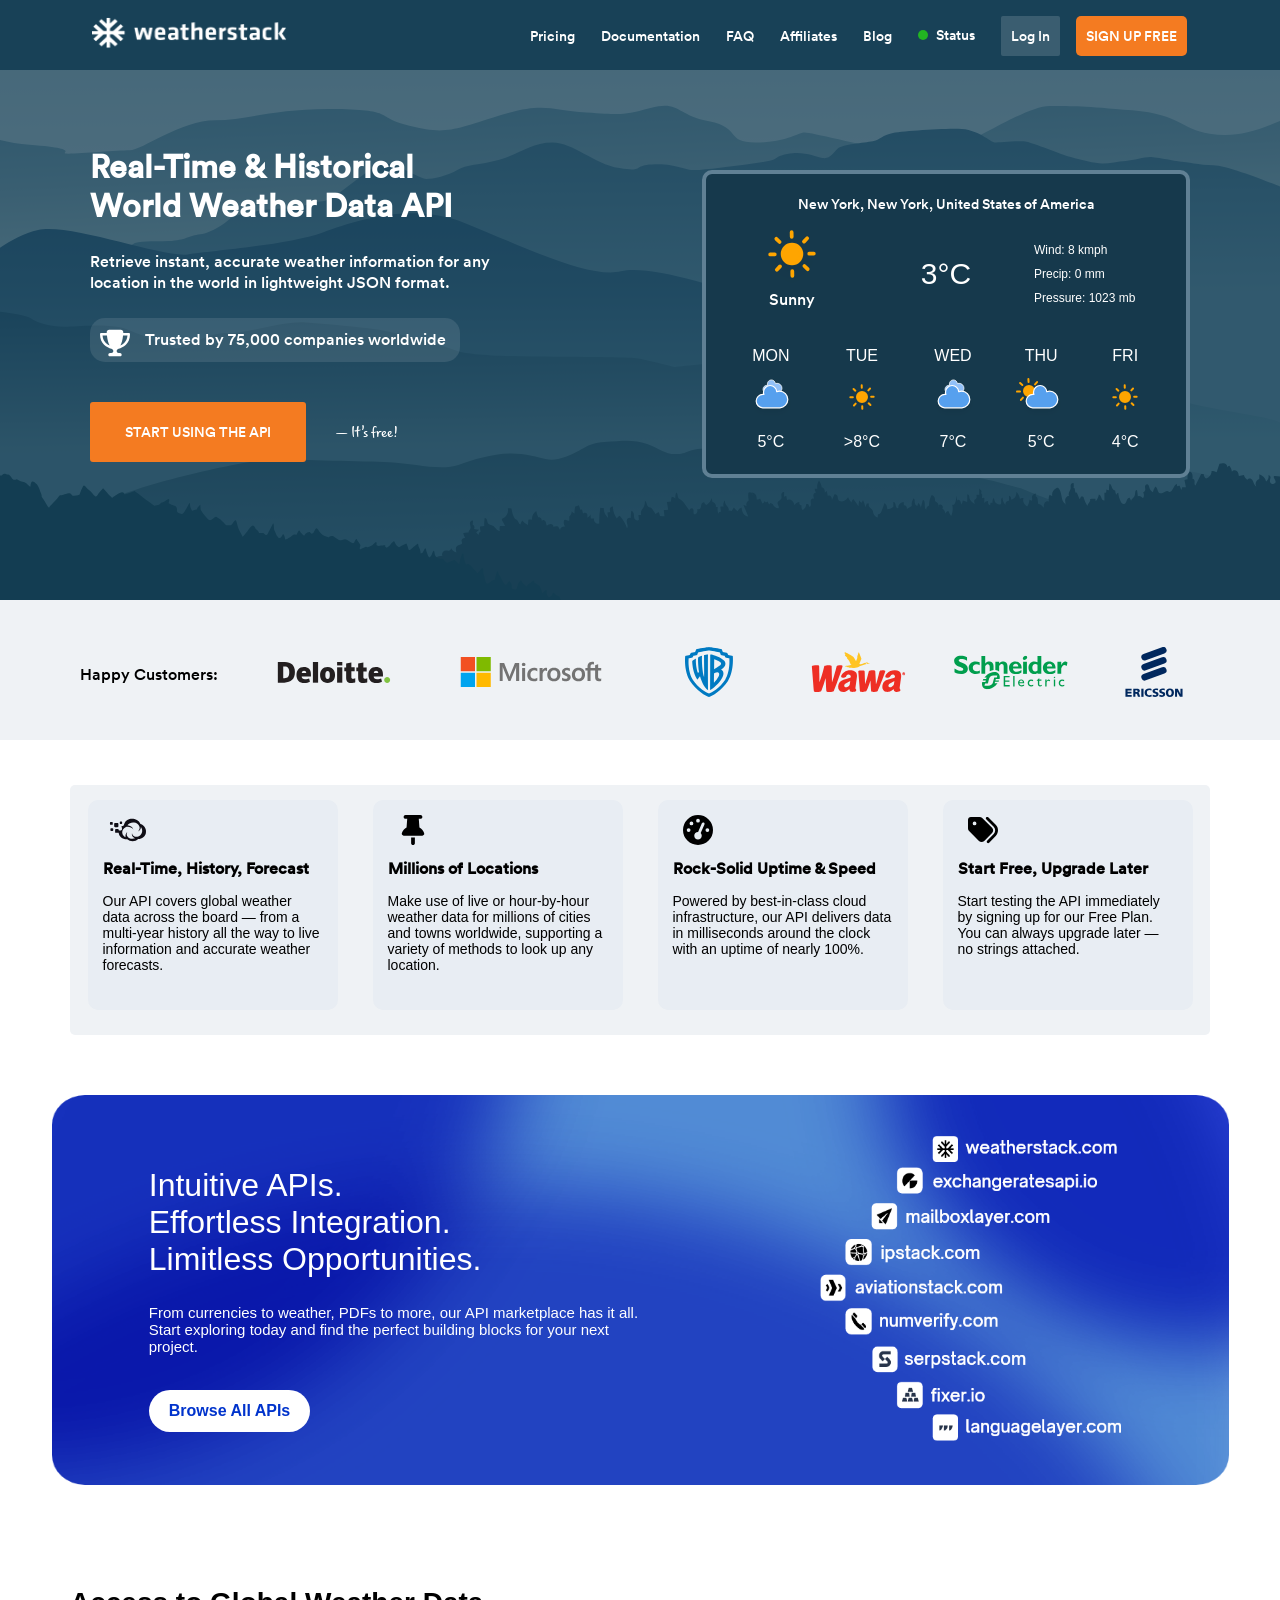
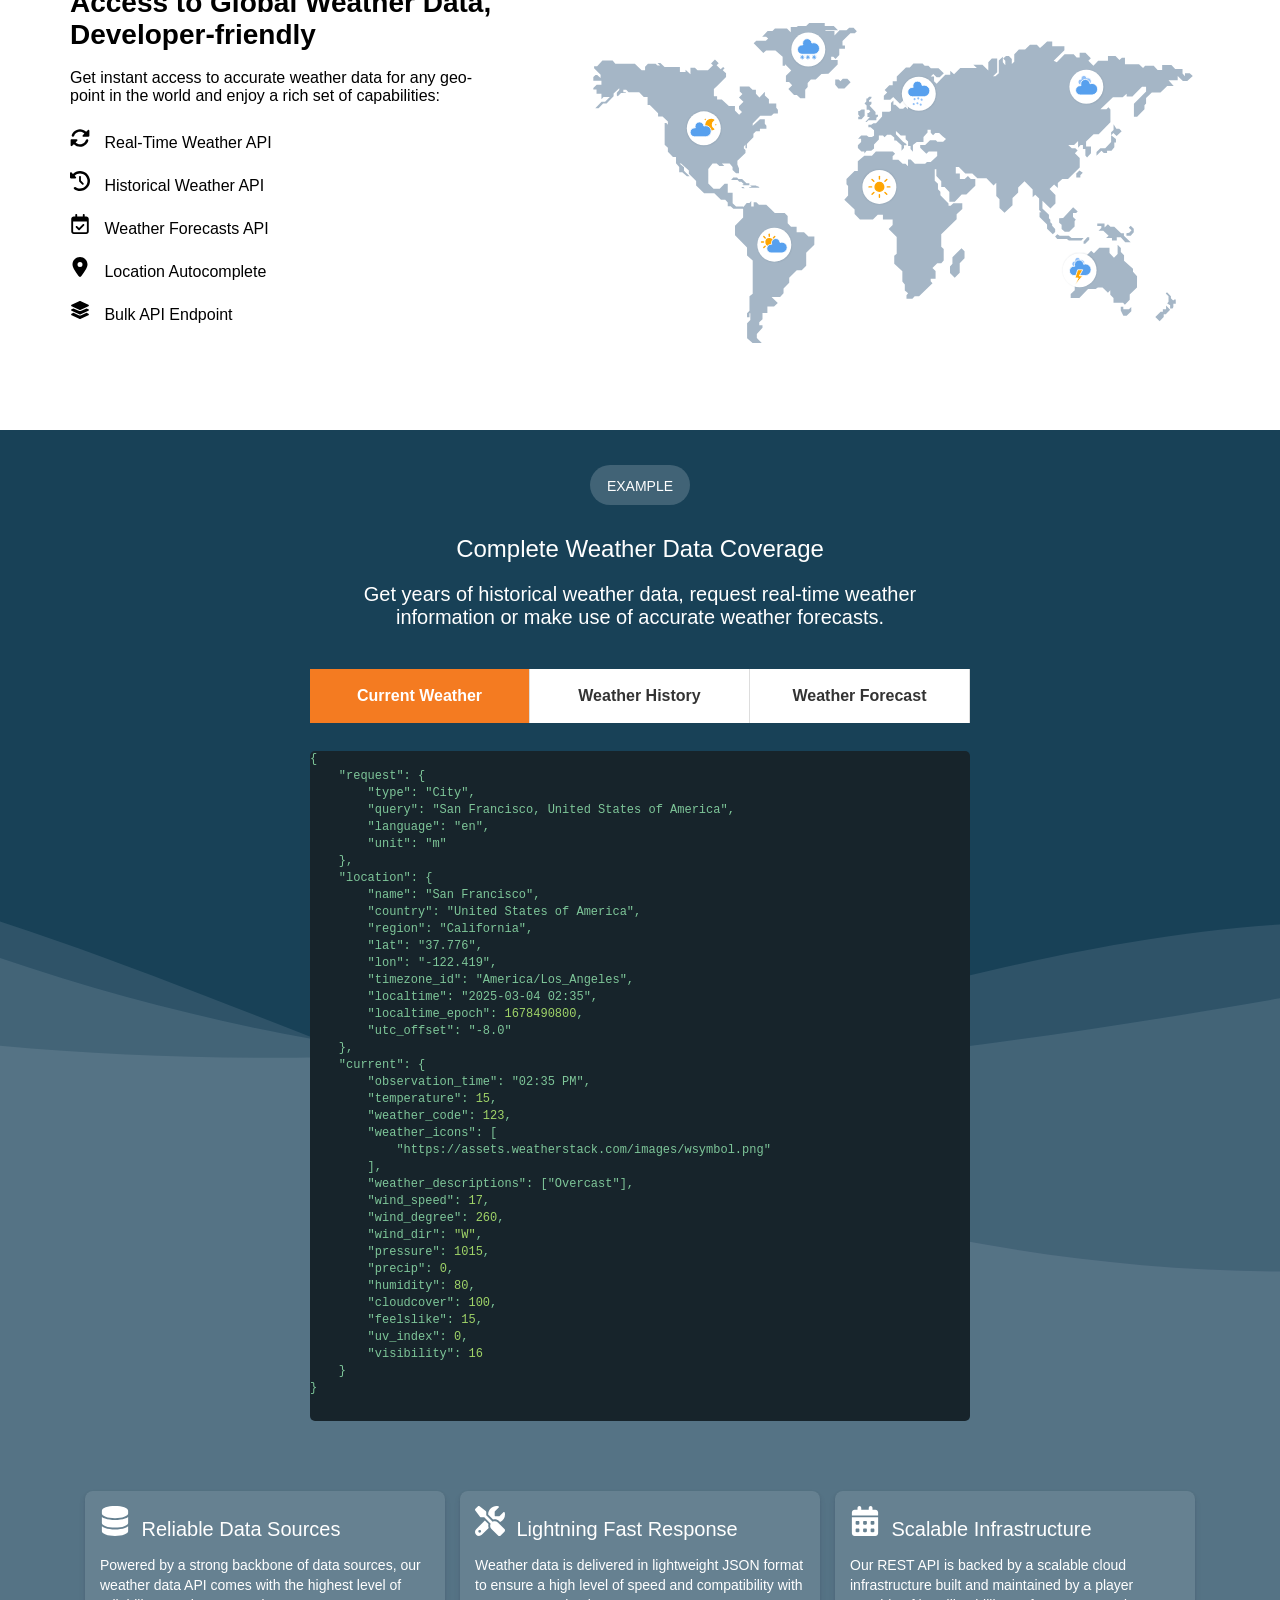
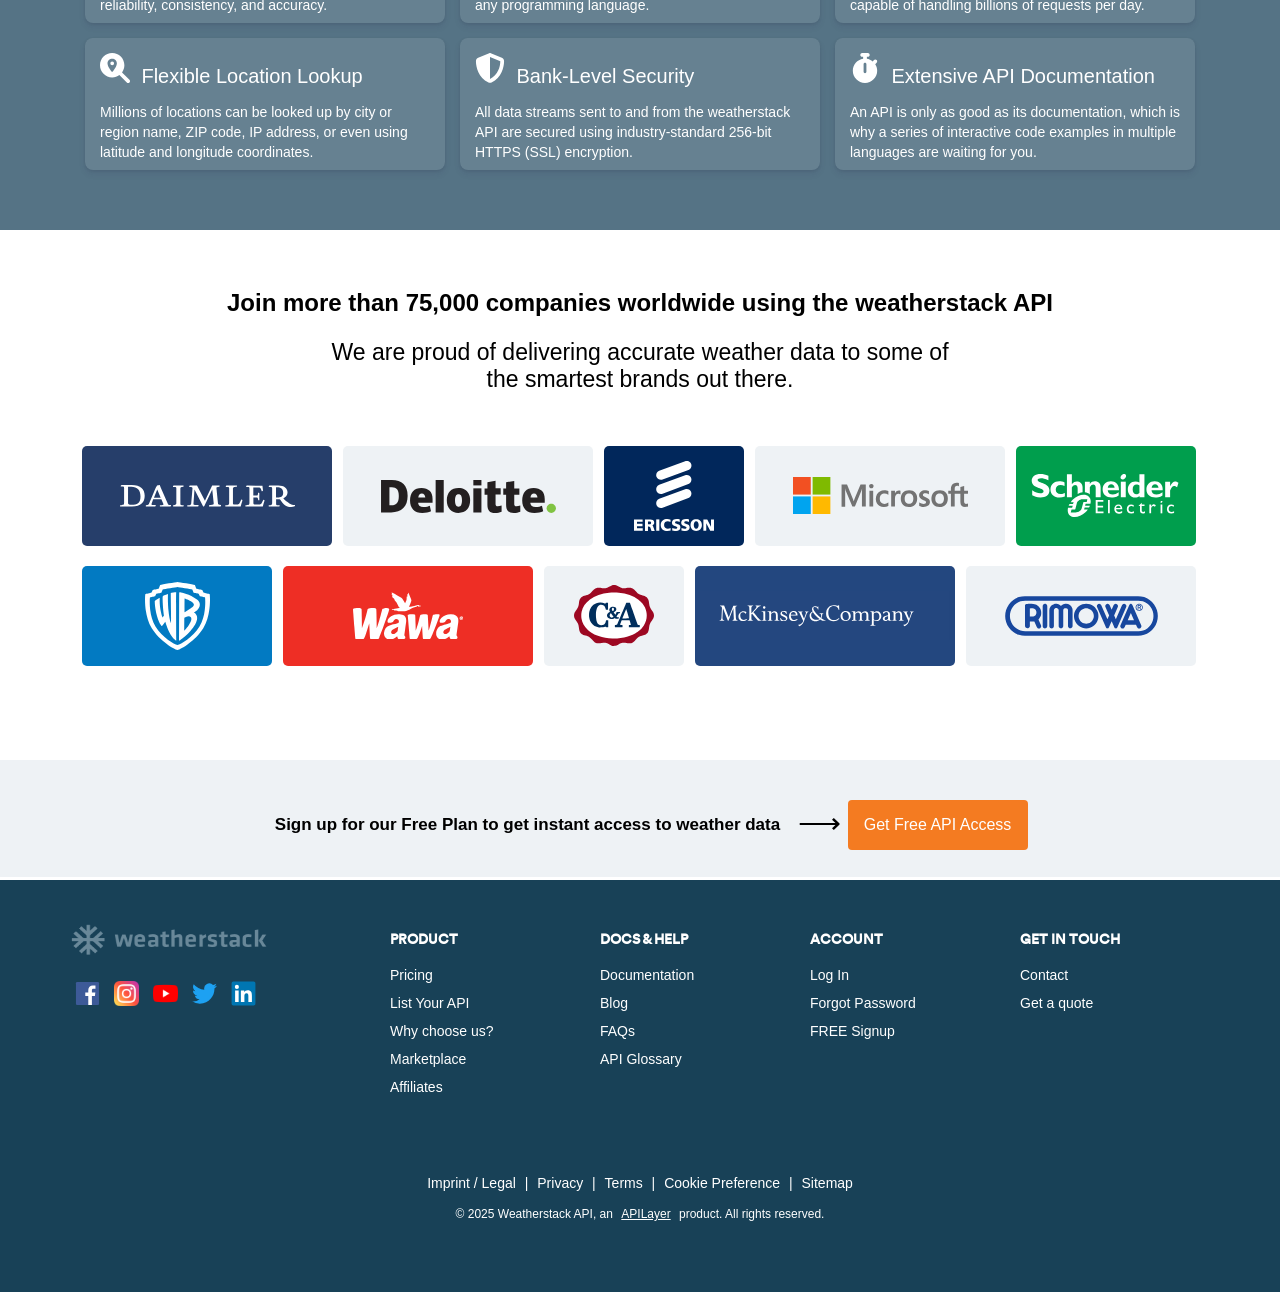
==== commit f78aa0a9: "index.html" ====
--- a/index.html
+++ b/index.html
@@ -21,7 +21,7 @@
                 <a href="./index.html"><img class="head-Website-Logo" src="./image/weatherstack_logo_white.png" alt="Website Logo"></a>
             </div>
             <ul class="header_nav">
-                <li><a href="./pricingPage.html">Pricing</a></li>
+                <li><a href="./pringcingPage.html">Pricing</a></li>
                 <li><a href="https://weatherstack.com/documentation">Documentation</a></li>
                 <li><a href="https://weatherstack.com/faq">FAQ</a></li>
                 <li><a href="https://affiliate.weatherstack.com/">Affiliates</a></li>
